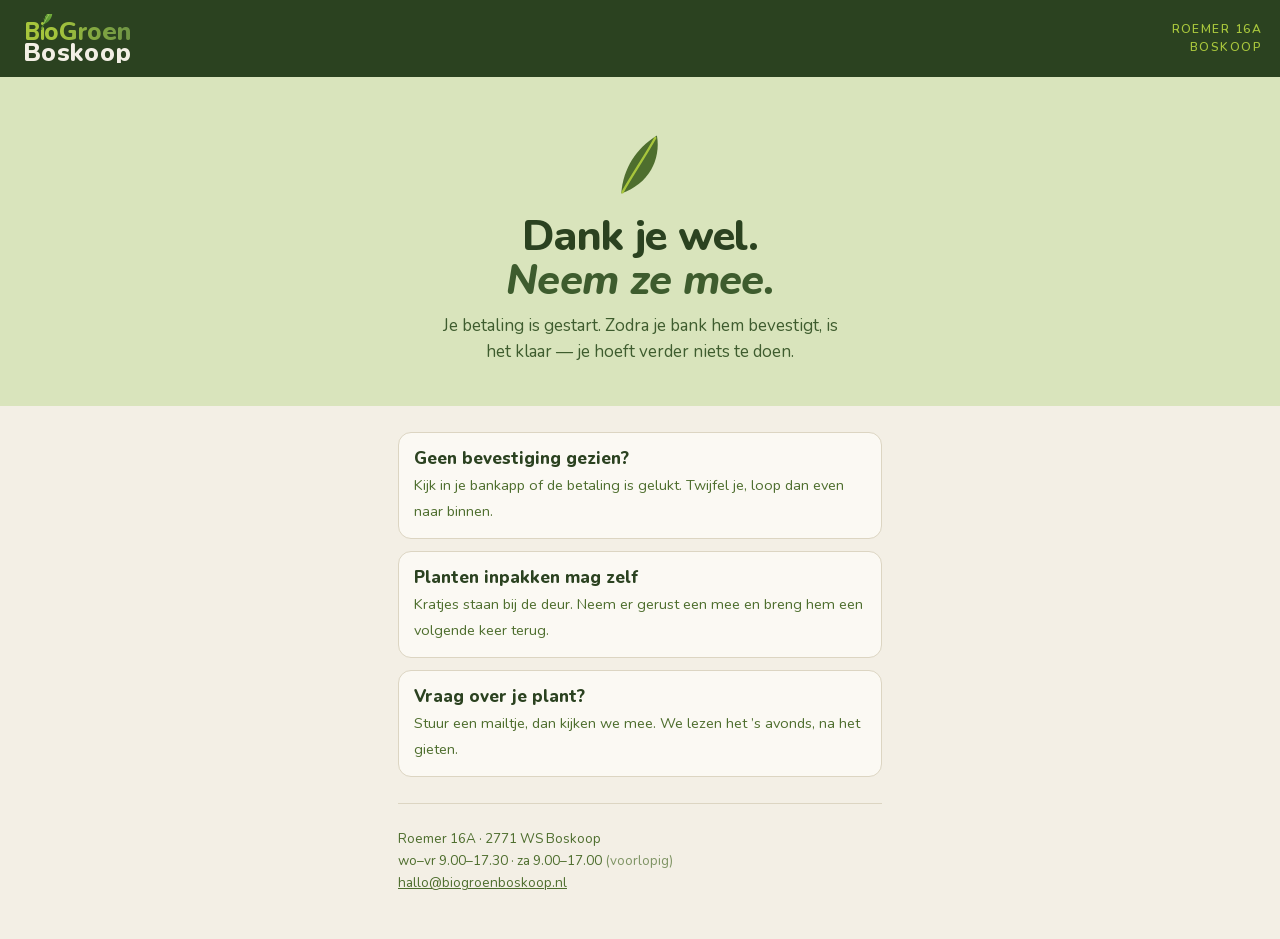
==== bedankt.html @ a90eba3d "Add the sidewalk-sign checkout page Static page for the nursery counter: the customer scans the QR o" ====
<!doctype html>
<html lang="nl">
<head>
<meta charset="utf-8">
<link rel="icon" href="data:image/svg+xml,%3Csvg xmlns='http://www.w3.org/2000/svg' viewBox='0 0 64 64'%3E%3Crect width='64' height='64' rx='14' fill='%232B4220'/%3E%3Cpath d='M18 46 C20 26 32 14 48 12 C50 30 38 44 18 46 Z' fill='%23A8C63C'/%3E%3Cpath d='M19 46 C26 38 36 26 46 15' stroke='%232B4220' stroke-width='3' fill='none' stroke-linecap='round'/%3E%3C/svg%3E">
<meta name="viewport" content="width=device-width,initial-scale=1,viewport-fit=cover">
<meta name="robots" content="noindex">
<title>Bedankt — BioGroen Boskoop</title>
<link rel="stylesheet" href="/bgb-fonts.css">
<style>

:root{--lime:#A8C63C;--pastel:#D9E4BC;--dark:#3E5C2E;--night:#2B4220;--moss:#4E6E2E;
  --cream:#F3EFE5;--line:#DCD5C2;--f:Nunito,system-ui,-apple-system,'Segoe UI',sans-serif}
*,*::before,*::after{box-sizing:border-box}
html{font-family:var(--f)}
body{margin:0;background:var(--cream);color:var(--night);font-weight:400;font-size:17px;line-height:1.55}
.kop{background:var(--night);padding:14px 18px;display:flex;align-items:center;justify-content:space-between;gap:14px}
.kop .bgb-logo__plaats{fill:var(--cream)}
.kop__merk{width:118px;display:block}
.kop__adres{color:var(--lime);text-align:right;margin:0;line-height:1.5;font-weight:600;
  letter-spacing:.12em;text-transform:uppercase;font-size:12px}
.vak{background:var(--pastel);padding:44px 18px 40px;text-align:center}
.wrap{max-width:520px;margin:0 auto;padding:0 18px 44px}
h1{font-weight:800;font-size:clamp(30px,8vw,42px);line-height:1.05;letter-spacing:-.015em;margin:18px 0 10px}
h1 em{font-style:italic;color:var(--dark)}
.lead{margin:0 auto;max-width:420px;color:var(--dark)}
.blad{width:76px;height:76px;display:block;margin:0 auto}
.stappen{list-style:none;margin:26px 0 0;padding:0;display:flex;flex-direction:column;gap:12px;text-align:left}
.stappen li{background:#FBF9F3;border:1.5px solid var(--line);border-radius:13px;padding:13px 15px}
.stappen b{display:block;font-weight:800;font-size:17px}
.stappen span{color:var(--moss);font-size:14.5px}
.voet{margin-top:26px;padding-top:18px;border-top:1px solid var(--line);font-size:14px;color:var(--moss)}
.voet p{margin:6px 0 0;line-height:1.65;font-size:13.5px;font-variant-numeric:tabular-nums}
a{color:inherit}
</style>
</head>
<body>
<header class="kop">
  <!-- LOGO:START -->
<svg class="kop__merk bgb-logo" xmlns="http://www.w3.org/2000/svg" viewBox="0 0 1040 430" role="img" aria-label="BioGroen Boskoop">
  <defs>
    <linearGradient id="bgbLime" x1="0" y1="0" x2="1" y2="0">
      <stop offset="0%" stop-color="#A8C63C"/><stop offset="34%" stop-color="#A3C33C"/>
      <stop offset="58%" stop-color="#87AC40"/><stop offset="100%" stop-color="#6E9444"/>
    </linearGradient>
    <linearGradient id="bgbLeaf" x1="0" y1="1" x2="1" y2="0">
      <stop offset="0%" stop-color="#4C862C"/><stop offset="55%" stop-color="#62A034"/>
      <stop offset="100%" stop-color="#8ABF45"/>
    </linearGradient>
  </defs>
  <g font-family="Nunito, system-ui, sans-serif" font-weight="800" text-anchor="middle">
    <text y="228" font-size="228" fill="url(#bgbLime)">
      <tspan x="120" textLength="140" lengthAdjust="spacingAndGlyphs">B</tspan><tspan x="219" textLength="42" lengthAdjust="spacingAndGlyphs">i</tspan><tspan x="296" textLength="132" lengthAdjust="spacingAndGlyphs">o</tspan><tspan x="446" textLength="162" lengthAdjust="spacingAndGlyphs">G</tspan><tspan x="576" textLength="88" lengthAdjust="spacingAndGlyphs">r</tspan><tspan x="676" textLength="132" lengthAdjust="spacingAndGlyphs">o</tspan><tspan x="806" textLength="128" lengthAdjust="spacingAndGlyphs">e</tspan><tspan x="936" textLength="130" lengthAdjust="spacingAndGlyphs">n</tspan>
    </text>
    <text class="bgb-logo__plaats" x="520" y="412" font-size="228" fill="#3E5C2E" textLength="948" lengthAdjust="spacingAndGlyphs">Boskoop</text>
  </g>
  <g transform="translate(225,92) rotate(-3) scale(1.34)">
    <path d="M0,0 C3,-42 25,-77 61,-99 C68,-58 48,-16 0,0 Z" fill="url(#bgbLeaf)"/>
    <path d="M2,-5 C18,-33 39,-63 58,-95" stroke="#BEDD72" stroke-width="4" fill="none" stroke-linecap="round" opacity=".9"/>
    <g stroke="#BEDD72" stroke-width="2.8" fill="none" stroke-linecap="round" opacity=".75">
      <path d="M12,-23 C10,-29 8,-32 4,-35"/><path d="M23,-42 C21,-48 18,-51 14,-54"/>
      <path d="M34,-60 C32,-66 29,-69 25,-72"/><path d="M45,-77 C44,-82 41,-85 38,-88"/>
    </g>
    <path d="M1,1 C-8,9 -13,19 -14,32" stroke="#4C862C" stroke-width="7" fill="none" stroke-linecap="round"/>
  </g>
</svg>

  <!-- LOGO:END -->
  <p class="kop__adres">Roemer 16A<br>Boskoop</p>
</header>

<div class="vak">
  <svg class="blad" viewBox="0 -120 80 130" role="img" aria-label="Blaadje">
    <path d="M0,0 C3,-42 25,-77 61,-99 C68,-58 47,-16 0,0 Z" fill="#4E6E2E" transform="translate(8,4)"/>
    <path d="M10,2 C26,-27 47,-57 66,-91" stroke="#A8C63C" stroke-width="4" fill="none" stroke-linecap="round"/>
  </svg>
  <h1>Dank je wel.<br><em>Neem ze mee.</em></h1>
  <p class="lead">Je betaling is gestart. Zodra je bank hem bevestigt, is het klaar &mdash;
    je hoeft verder niets te doen.</p>
</div>

<main class="wrap">
  <ul class="stappen">
    <li><b>Geen bevestiging gezien?</b>
      <span>Kijk in je bankapp of de betaling is gelukt. Twijfel je, loop dan even naar binnen.</span></li>
    <li><b>Planten inpakken mag zelf</b>
      <span>Kratjes staan bij de deur. Neem er gerust een mee en breng hem een volgende keer terug.</span></li>
    <li><b>Vraag over je plant?</b>
      <span>Stuur een mailtje, dan kijken we mee. We lezen het &rsquo;s avonds, na het gieten.</span></li>
  </ul>

  <div class="voet">
    <!-- TE BEVESTIGEN: openingstijden -->
    <p>Roemer 16A &middot; 2771 WS Boskoop<br>
      wo&ndash;vr 9.00&ndash;17.30 &middot; za 9.00&ndash;17.00 <span style="opacity:.7">(voorlopig)</span><br>
      <a href="mailto:hallo@biogroenboskoop.nl">hallo@biogroenboskoop.nl</a></p>
  </div>
</main>
</body>
</html>
---- bgb-fonts.css ----
/* BioGroen Boskoop — fontpakket (SIL Open Font License 1.1)
   Nunito © The Nunito Project Authors. Latin-subset, base64 ingesloten.
   Eén familie, conform de merkgids. */
@font-face{font-family:'Nunito';font-style:italic;font-weight:400;font-display:block;src:url([data-uri]) format('woff2')}
@font-face{font-family:'Nunito';font-style:italic;font-weight:800;font-display:block;src:url([data-uri]) format('woff2')}
@font-face{font-family:'Nunito';font-style:normal;font-weight:400;font-display:block;src:url([data-uri]) format('woff2')}
@font-face{font-family:'Nunito';font-style:normal;font-weight:600;font-display:block;src:url([data-uri]) format('woff2')}
@font-face{font-family:'Nunito';font-style:normal;font-weight:800;font-display:block;src:url([data-uri]) format('woff2')}
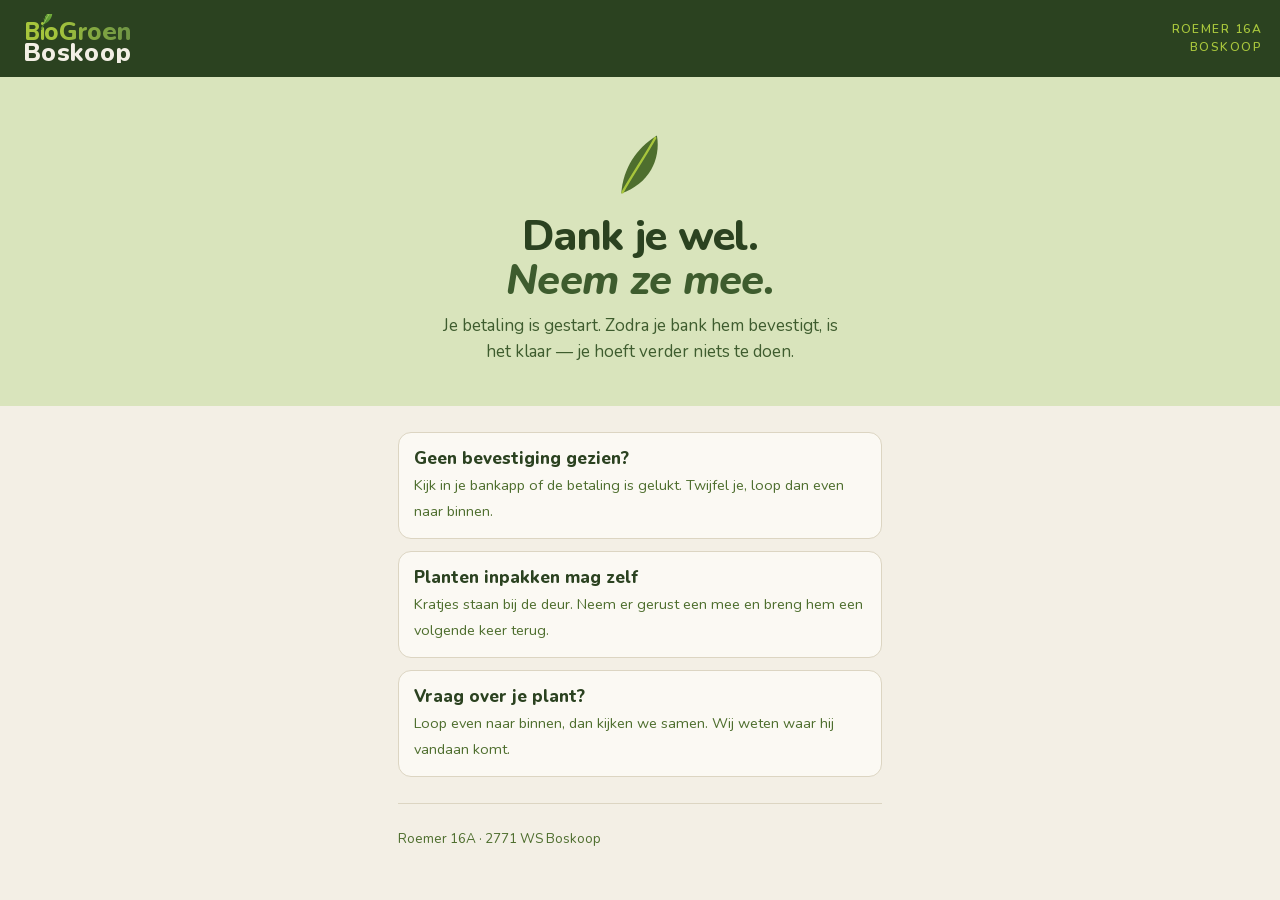
==== commit e63d3fde: "Strip the footer down to the address Removed the opening hours, the e-mail address, and the line abo" ====
--- a/bedankt.html
+++ b/bedankt.html
@@ -86,14 +86,11 @@
     <li><b>Planten inpakken mag zelf</b>
       <span>Kratjes staan bij de deur. Neem er gerust een mee en breng hem een volgende keer terug.</span></li>
     <li><b>Vraag over je plant?</b>
-      <span>Stuur een mailtje, dan kijken we mee. We lezen het &rsquo;s avonds, na het gieten.</span></li>
+      <span>Loop even naar binnen, dan kijken we samen. Wij weten waar hij vandaan komt.</span></li>
   </ul>
 
   <div class="voet">
-    <!-- TE BEVESTIGEN: openingstijden -->
-    <p>Roemer 16A &middot; 2771 WS Boskoop<br>
-      wo&ndash;vr 9.00&ndash;17.30 &middot; za 9.00&ndash;17.00 <span style="opacity:.7">(voorlopig)</span><br>
-      <a href="mailto:hallo@biogroenboskoop.nl">hallo@biogroenboskoop.nl</a></p>
+    <p>Roemer 16A &middot; 2771 WS Boskoop</p>
   </div>
 </main>
 </body>
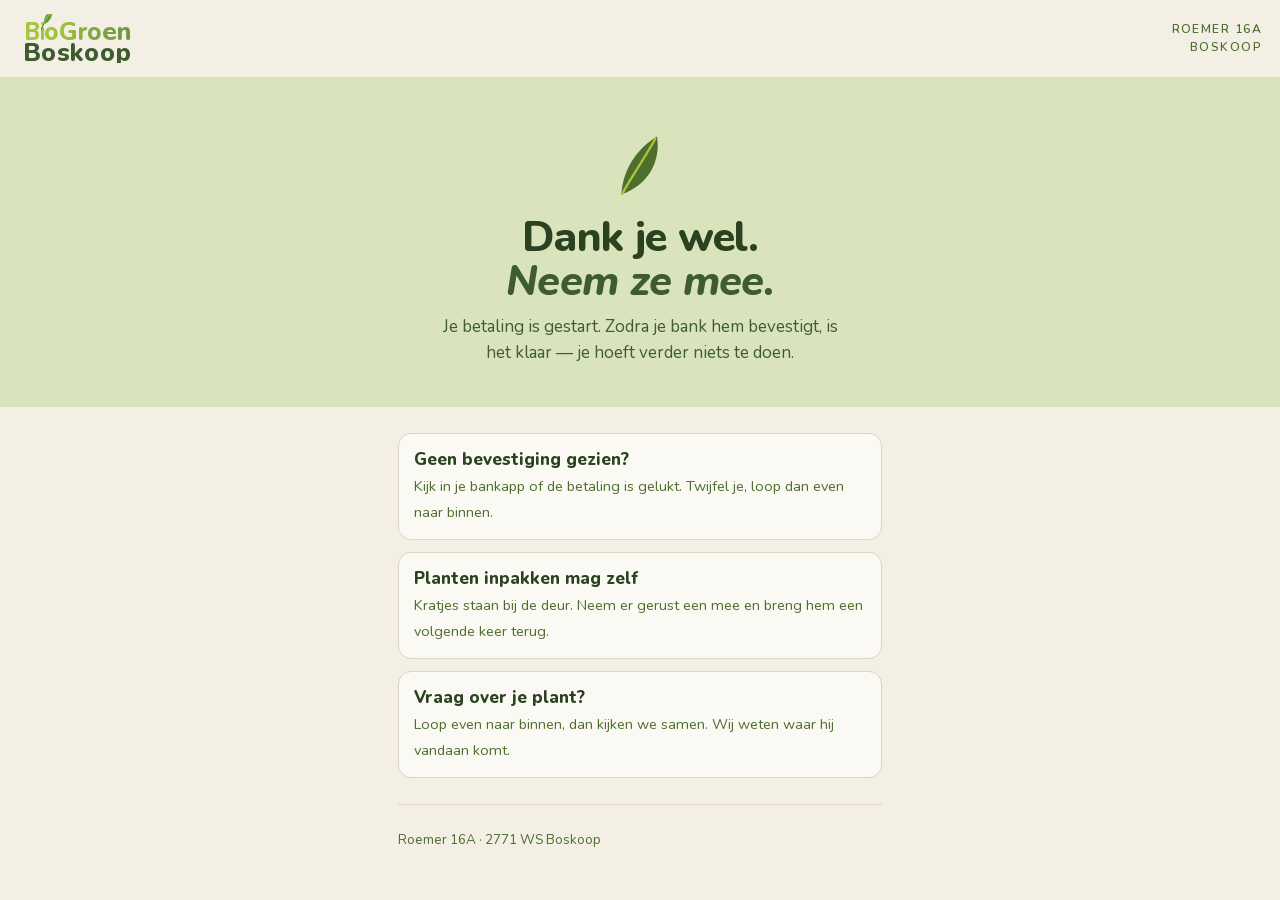
==== commit e975bebc: "Put the header on cream so the real logo can go in The logo has "Boskoop" in deep green, which would" ====
--- a/bedankt.html
+++ b/bedankt.html
@@ -14,10 +14,9 @@
 *,*::before,*::after{box-sizing:border-box}
 html{font-family:var(--f)}
 body{margin:0;background:var(--cream);color:var(--night);font-weight:400;font-size:17px;line-height:1.55}
-.kop{background:var(--night);padding:14px 18px;display:flex;align-items:center;justify-content:space-between;gap:14px}
-.kop .bgb-logo__plaats{fill:var(--cream)}
+.kop{background:var(--cream);border-bottom:1.5px solid var(--line);padding:14px 18px;display:flex;align-items:center;justify-content:space-between;gap:14px}
 .kop__merk{width:118px;display:block}
-.kop__adres{color:var(--lime);text-align:right;margin:0;line-height:1.5;font-weight:600;
+.kop__adres{color:var(--moss);text-align:right;margin:0;line-height:1.5;font-weight:600;
   letter-spacing:.12em;text-transform:uppercase;font-size:12px}
 .vak{background:var(--pastel);padding:44px 18px 40px;text-align:center}
 .wrap{max-width:520px;margin:0 auto;padding:0 18px 44px}
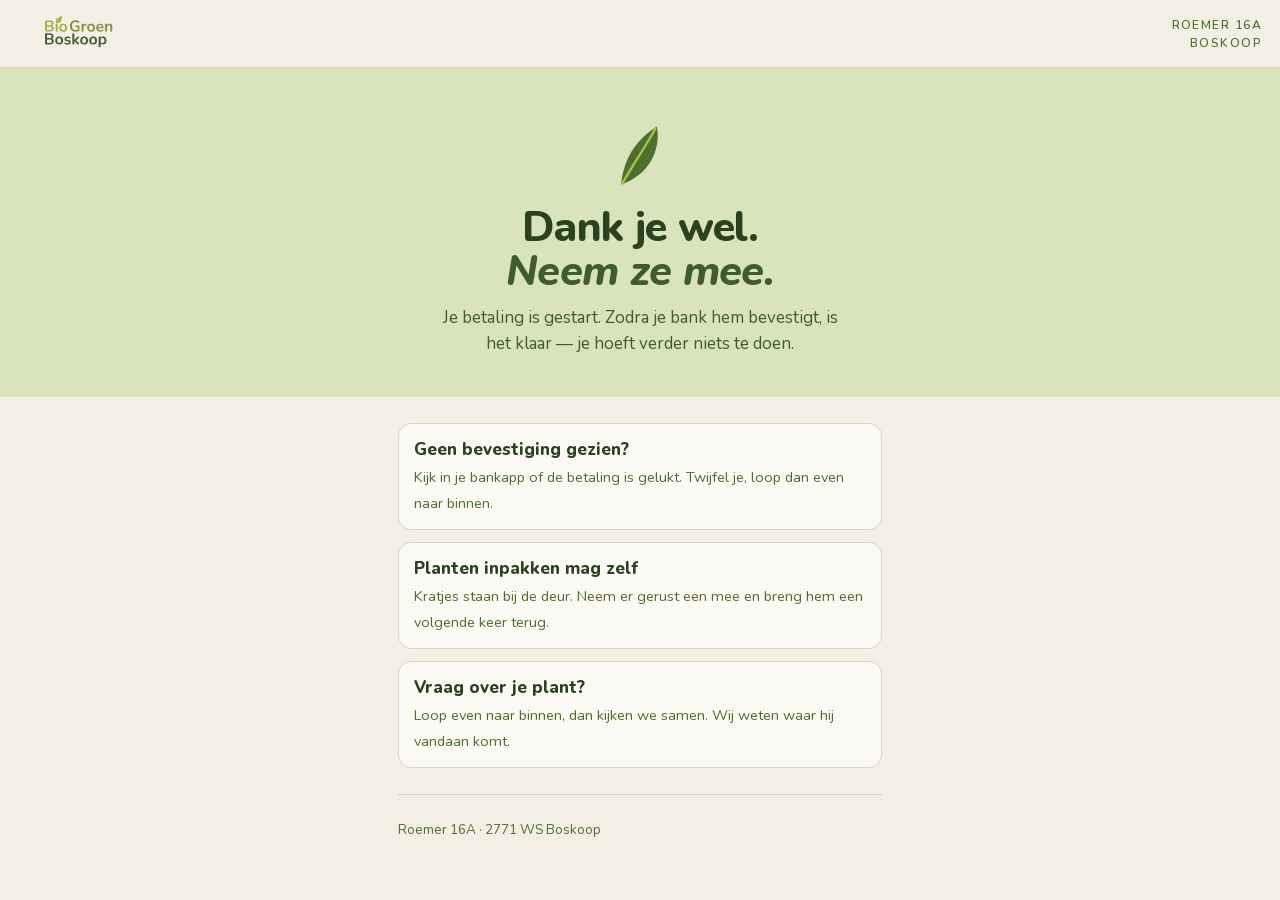
==== commit 894d23cc: "Put the real logo in and drop the reconstruction The traced wordmark is gone; the supplied vector fi" ====
--- a/bedankt.html
+++ b/bedankt.html
@@ -15,6 +15,7 @@
 html{font-family:var(--f)}
 body{margin:0;background:var(--cream);color:var(--night);font-weight:400;font-size:17px;line-height:1.55}
 .kop{background:var(--cream);border-bottom:1.5px solid var(--line);padding:14px 18px;display:flex;align-items:center;justify-content:space-between;gap:14px}
+.bgb-logo__knock{fill:var(--cream)}
 .kop__merk{width:118px;display:block}
 .kop__adres{color:var(--moss);text-align:right;margin:0;line-height:1.5;font-weight:600;
   letter-spacing:.12em;text-transform:uppercase;font-size:12px}
@@ -35,36 +36,7 @@
 </head>
 <body>
 <header class="kop">
-  <!-- LOGO:START -->
-<svg class="kop__merk bgb-logo" xmlns="http://www.w3.org/2000/svg" viewBox="0 0 1040 430" role="img" aria-label="BioGroen Boskoop">
-  <defs>
-    <linearGradient id="bgbLime" x1="0" y1="0" x2="1" y2="0">
-      <stop offset="0%" stop-color="#A8C63C"/><stop offset="34%" stop-color="#A3C33C"/>
-      <stop offset="58%" stop-color="#87AC40"/><stop offset="100%" stop-color="#6E9444"/>
-    </linearGradient>
-    <linearGradient id="bgbLeaf" x1="0" y1="1" x2="1" y2="0">
-      <stop offset="0%" stop-color="#4C862C"/><stop offset="55%" stop-color="#62A034"/>
-      <stop offset="100%" stop-color="#8ABF45"/>
-    </linearGradient>
-  </defs>
-  <g font-family="Nunito, system-ui, sans-serif" font-weight="800" text-anchor="middle">
-    <text y="228" font-size="228" fill="url(#bgbLime)">
-      <tspan x="120" textLength="140" lengthAdjust="spacingAndGlyphs">B</tspan><tspan x="219" textLength="42" lengthAdjust="spacingAndGlyphs">i</tspan><tspan x="296" textLength="132" lengthAdjust="spacingAndGlyphs">o</tspan><tspan x="446" textLength="162" lengthAdjust="spacingAndGlyphs">G</tspan><tspan x="576" textLength="88" lengthAdjust="spacingAndGlyphs">r</tspan><tspan x="676" textLength="132" lengthAdjust="spacingAndGlyphs">o</tspan><tspan x="806" textLength="128" lengthAdjust="spacingAndGlyphs">e</tspan><tspan x="936" textLength="130" lengthAdjust="spacingAndGlyphs">n</tspan>
-    </text>
-    <text class="bgb-logo__plaats" x="520" y="412" font-size="228" fill="#3E5C2E" textLength="948" lengthAdjust="spacingAndGlyphs">Boskoop</text>
-  </g>
-  <g transform="translate(225,92) rotate(-3) scale(1.34)">
-    <path d="M0,0 C3,-42 25,-77 61,-99 C68,-58 48,-16 0,0 Z" fill="url(#bgbLeaf)"/>
-    <path d="M2,-5 C18,-33 39,-63 58,-95" stroke="#BEDD72" stroke-width="4" fill="none" stroke-linecap="round" opacity=".9"/>
-    <g stroke="#BEDD72" stroke-width="2.8" fill="none" stroke-linecap="round" opacity=".75">
-      <path d="M12,-23 C10,-29 8,-32 4,-35"/><path d="M23,-42 C21,-48 18,-51 14,-54"/>
-      <path d="M34,-60 C32,-66 29,-69 25,-72"/><path d="M45,-77 C44,-82 41,-85 38,-88"/>
-    </g>
-    <path d="M1,1 C-8,9 -13,19 -14,32" stroke="#4C862C" stroke-width="7" fill="none" stroke-linecap="round"/>
-  </g>
-</svg>
-
-  <!-- LOGO:END -->
+  <!-- LOGO:START --><svg class="kop__merk bgb-logo" role="img" aria-label="BioGroen Boskoop" xmlns="http://www.w3.org/2000/svg" xmlns:xlink="http://www.w3.org/1999/xlink" viewBox="0 0 4251.75 1417.5" preserveAspectRatio="xMidYMid meet"><defs><g/><clipPath id="a26000ff5c"><path d="M 0.62 0 L 4250.88 0 L 4250.88 1417 L 0.62 1417 Z M 0.62 0 " clip-rule="nonzero"/></clipPath><clipPath id="8870ce7c89"><path d="M 0.62 0 L 4250.66 0 L 4250.66 1416.93 L 0.62 1416.93 Z M 0.62 0 " clip-rule="nonzero"/></clipPath><clipPath id="c2f44dbb6f"><path d="M 1336.42 217.93 L 1446.06 217.93 L 1446.06 327.57 L 1336.42 327.57 Z M 1336.42 217.93 " clip-rule="nonzero"/></clipPath><clipPath id="900d8e21f1"><path d="M 1391.24 217.93 C 1360.96 217.93 1336.42 242.48 1336.42 272.75 C 1336.42 303.03 1360.96 327.57 1391.24 327.57 C 1421.52 327.57 1446.06 303.03 1446.06 272.75 C 1446.06 242.48 1421.52 217.93 1391.24 217.93 Z M 1391.24 217.93 " clip-rule="nonzero"/></clipPath><clipPath id="1ef32eebeb"><path d="M 0.42 0.93 L 110.06 0.93 L 110.06 110.57 L 0.42 110.57 Z M 0.42 0.93 " clip-rule="nonzero"/></clipPath><clipPath id="9193e48dbc"><path d="M 55.24 0.93 C 24.96 0.93 0.42 25.48 0.42 55.75 C 0.42 86.03 24.96 110.57 55.24 110.57 C 85.52 110.57 110.06 86.03 110.06 55.75 C 110.06 25.48 85.52 0.93 55.24 0.93 Z M 55.24 0.93 " clip-rule="nonzero"/></clipPath><clipPath id="658c594928"><rect x="0" width="111" y="0" height="111"/></clipPath><clipPath id="f12c47533d"><path d="M 1355.5 36.55 L 1584 36.55 L 1584 386.66 L 1355.5 386.66 Z M 1355.5 36.55 " clip-rule="nonzero"/></clipPath><clipPath id="6692439321"><rect x="0" width="4251" y="0" height="1417"/></clipPath></defs><g clip-path="url(#a26000ff5c)"><g transform="matrix(1, 0, 0, 1, 0, 0)"><g clip-path="url(#6692439321)"><g clip-path="url(#8870ce7c89)"></g><g fill="#a2b143" fill-opacity="1"><g transform="translate(932.06, 633.21)"><g><path d="M 81.92 0 C 69.49 0 59.98 -3.3 53.39 -9.89 C 46.8 -16.48 43.5 -25.99 43.5 -38.42 L 43.5 -359.91 C 43.5 -372.33 46.8 -381.84 53.39 -388.44 C 59.98 -395.03 69.49 -398.33 81.92 -398.33 L 217.53 -398.33 C 245.39 -398.33 269.12 -394.18 288.7 -385.89 C 308.3 -377.61 323.27 -365.74 333.62 -350.3 C 343.99 -334.86 349.17 -316.41 349.17 -294.94 C 349.17 -270.82 342.2 -250.48 328.27 -233.91 C 314.33 -217.33 295.3 -206.22 271.2 -200.58 L 271.2 -209.05 C 299.08 -204.9 320.73 -194.35 336.17 -177.41 C 351.62 -160.46 359.34 -138.43 359.34 -111.31 C 359.34 -75.89 347.38 -48.49 323.45 -29.09 C 299.54 -9.7 266.3 0 223.73 0 Z M 113 -54.81 L 214.7 -54.81 C 240.32 -54.81 259.15 -59.8 271.2 -69.78 C 283.25 -79.76 289.28 -94.73 289.28 -114.69 C 289.28 -135.03 283.25 -150.1 271.2 -159.89 C 259.15 -169.68 240.32 -174.58 214.7 -174.58 L 113 -174.58 Z M 113 -229.39 L 205.09 -229.39 C 229.96 -229.39 248.51 -234.19 260.75 -243.8 C 272.99 -253.4 279.11 -267.62 279.11 -286.45 C 279.11 -305.29 272.99 -319.5 260.75 -329.11 C 248.51 -338.71 229.96 -343.52 205.09 -343.52 L 113 -343.52 Z M 113 -229.39 "/></g></g></g><g fill="#a2b143" fill-opacity="1"><g transform="translate(1320.77, 633.21)"><g><path d="M 71.75 3.95 C 60.46 3.95 51.8 0.56 45.77 -6.22 C 39.73 -13 36.72 -22.41 36.72 -34.47 L 36.72 -241.81 C 36.72 -254.25 39.73 -263.76 45.77 -270.34 C 51.8 -276.94 60.46 -280.23 71.75 -280.23 C 83.05 -280.23 91.8 -276.94 98.02 -270.34 C 104.23 -263.76 107.34 -254.25 107.34 -241.81 L 107.34 -34.47 C 107.34 -22.41 104.33 -13 98.3 -6.22 C 92.27 0.56 83.43 3.95 71.75 3.95 Z M 71.75 -332.78 C 58.57 -332.78 48.3 -336.08 40.95 -342.67 C 33.61 -349.27 29.94 -358.4 29.94 -370.08 C 29.94 -382.13 33.61 -391.35 40.95 -397.75 C 48.3 -404.16 58.57 -407.36 71.75 -407.36 C 85.31 -407.36 95.67 -404.16 102.83 -397.75 C 109.98 -391.35 113.56 -382.13 113.56 -370.08 C 113.56 -358.4 109.98 -349.27 102.83 -342.67 C 95.67 -336.08 85.31 -332.78 71.75 -332.78 Z M 71.75 -332.78 "/></g></g></g><g fill="#a2b143" fill-opacity="1"><g transform="translate(1464.84, 633.21)"><g><path d="M 162.72 5.66 C 134.09 5.66 109.23 -0.18 88.14 -11.86 C 67.05 -23.54 50.66 -40.2 38.98 -61.86 C 27.3 -83.52 21.47 -109.05 21.47 -138.42 C 21.47 -160.65 24.77 -180.52 31.36 -198.03 C 37.95 -215.55 47.46 -230.62 59.89 -243.23 C 72.32 -255.85 87.19 -265.45 104.52 -272.05 C 121.85 -278.64 141.25 -281.94 162.72 -281.94 C 191.34 -281.94 216.2 -276.1 237.3 -264.42 C 258.39 -252.74 274.77 -236.17 286.45 -214.7 C 298.13 -193.23 303.97 -167.8 303.97 -138.42 C 303.97 -116.2 300.67 -96.24 294.08 -78.53 C 287.48 -60.83 277.97 -45.67 265.55 -33.05 C 253.12 -20.43 238.24 -10.83 220.91 -4.23 C 203.58 2.36 184.19 5.66 162.72 5.66 Z M 162.72 -48.03 C 176.66 -48.03 188.89 -51.41 199.44 -58.19 C 209.99 -64.97 218.18 -75.05 224.02 -88.42 C 229.86 -101.8 232.78 -118.46 232.78 -138.42 C 232.78 -168.55 226.38 -191.06 213.56 -205.94 C 200.76 -220.82 183.81 -228.27 162.72 -228.27 C 148.78 -228.27 136.54 -224.97 125.98 -218.38 C 115.44 -211.78 107.25 -201.8 101.41 -188.42 C 95.57 -175.05 92.66 -158.39 92.66 -138.42 C 92.66 -108.67 99.05 -86.16 111.86 -70.91 C 124.67 -55.66 141.62 -48.03 162.72 -48.03 Z M 162.72 -48.03 "/></g></g></g><g clip-path="url(#c2f44dbb6f)"><g clip-path="url(#900d8e21f1)"><g transform="matrix(1, 0, 0, 1, 1336, 217)"><g clip-path="url(#658c594928)"><g clip-path="url(#1ef32eebeb)"><g clip-path="url(#9193e48dbc)"><path class="bgb-logo__knock" fill="#ffffff" d="M 0.42 0.93 L 110.06 0.93 L 110.06 110.57 L 0.42 110.57 Z M 0.42 0.93 " fill-opacity="1" fill-rule="nonzero"/></g></g></g></g></g></g><g fill="#455c33" fill-opacity="1"><g transform="translate(932.06, 1095.63)"><g><path d="M 81.92 0 C 69.49 0 59.98 -3.3 53.39 -9.89 C 46.8 -16.48 43.5 -25.99 43.5 -38.42 L 43.5 -359.91 C 43.5 -372.33 46.8 -381.84 53.39 -388.44 C 59.98 -395.03 69.49 -398.33 81.92 -398.33 L 217.53 -398.33 C 245.39 -398.33 269.12 -394.18 288.7 -385.89 C 308.3 -377.61 323.27 -365.74 333.62 -350.3 C 343.99 -334.86 349.17 -316.41 349.17 -294.94 C 349.17 -270.82 342.2 -250.48 328.27 -233.91 C 314.33 -217.33 295.3 -206.22 271.2 -200.58 L 271.2 -209.05 C 299.08 -204.9 320.73 -194.35 336.17 -177.41 C 351.62 -160.46 359.34 -138.43 359.34 -111.31 C 359.34 -75.89 347.38 -48.49 323.45 -29.09 C 299.54 -9.7 266.3 0 223.73 0 Z M 113 -54.81 L 214.7 -54.81 C 240.32 -54.81 259.15 -59.8 271.2 -69.78 C 283.25 -79.76 289.28 -94.73 289.28 -114.69 C 289.28 -135.03 283.25 -150.1 271.2 -159.89 C 259.15 -169.68 240.32 -174.58 214.7 -174.58 L 113 -174.58 Z M 113 -229.39 L 205.09 -229.39 C 229.96 -229.39 248.51 -234.19 260.75 -243.8 C 272.99 -253.4 279.11 -267.62 279.11 -286.45 C 279.11 -305.29 272.99 -319.5 260.75 -329.11 C 248.51 -338.71 229.96 -343.52 205.09 -343.52 L 113 -343.52 Z M 113 -229.39 "/></g></g></g><g fill="#455c33" fill-opacity="1"><g transform="translate(1320.77, 1095.63)"><g><path d="M 162.72 5.66 C 134.09 5.66 109.23 -0.18 88.14 -11.86 C 67.05 -23.54 50.66 -40.2 38.98 -61.86 C 27.3 -83.52 21.47 -109.05 21.47 -138.42 C 21.47 -160.65 24.77 -180.52 31.36 -198.03 C 37.95 -215.55 47.46 -230.62 59.89 -243.23 C 72.32 -255.85 87.19 -265.45 104.52 -272.05 C 121.85 -278.64 141.25 -281.94 162.72 -281.94 C 191.34 -281.94 216.2 -276.1 237.3 -264.42 C 258.39 -252.74 274.77 -236.17 286.45 -214.7 C 298.13 -193.23 303.97 -167.8 303.97 -138.42 C 303.97 -116.2 300.67 -96.24 294.08 -78.53 C 287.48 -60.83 277.97 -45.67 265.55 -33.05 C 253.12 -20.43 238.24 -10.83 220.91 -4.23 C 203.58 2.36 184.19 5.66 162.72 5.66 Z M 162.72 -48.03 C 176.66 -48.03 188.89 -51.41 199.44 -58.19 C 209.99 -64.97 218.18 -75.05 224.02 -88.42 C 229.86 -101.8 232.78 -118.46 232.78 -138.42 C 232.78 -168.55 226.38 -191.06 213.56 -205.94 C 200.76 -220.82 183.81 -228.27 162.72 -228.27 C 148.78 -228.27 136.54 -224.97 125.98 -218.38 C 115.44 -211.78 107.25 -201.8 101.41 -188.42 C 95.57 -175.05 92.66 -158.39 92.66 -138.42 C 92.66 -108.67 99.05 -86.16 111.86 -70.91 C 124.67 -55.66 141.62 -48.03 162.72 -48.03 Z M 162.72 -48.03 "/></g></g></g><g fill="#455c33" fill-opacity="1"><g transform="translate(1646.21, 1095.63)"><g><path d="M 137.86 5.66 C 121.66 5.66 104.52 3.96 86.44 0.56 C 68.36 -2.82 52.17 -8.66 37.86 -16.95 C 31.83 -20.71 27.59 -25.13 25.14 -30.22 C 22.69 -35.31 21.75 -40.4 22.31 -45.48 C 22.88 -50.57 24.77 -54.99 27.97 -58.75 C 31.16 -62.52 35.3 -64.97 40.39 -66.09 C 45.48 -67.23 51.04 -66.29 57.06 -63.28 C 72.13 -56.12 86.26 -51.13 99.44 -48.3 C 112.62 -45.47 125.62 -44.06 138.42 -44.06 C 156.5 -44.06 169.97 -47.17 178.81 -53.39 C 187.66 -59.61 192.09 -67.8 192.09 -77.97 C 192.09 -86.63 189.17 -93.32 183.33 -98.03 C 177.49 -102.74 168.74 -106.22 157.06 -108.48 L 100.56 -119.22 C 77.22 -123.74 59.42 -132.3 47.17 -144.92 C 34.93 -157.54 28.81 -173.83 28.81 -193.8 C 28.81 -211.88 33.8 -227.51 43.78 -240.69 C 53.77 -253.88 67.61 -264.05 85.31 -271.2 C 103.02 -278.36 123.36 -281.94 146.33 -281.94 C 162.9 -281.94 178.44 -280.14 192.94 -276.56 C 207.45 -272.99 221.48 -267.44 235.05 -259.91 C 240.69 -256.88 244.55 -252.93 246.62 -248.03 C 248.7 -243.13 249.16 -238.14 248.03 -233.06 C 246.91 -227.98 244.64 -223.46 241.25 -219.5 C 237.86 -215.54 233.63 -213.09 228.55 -212.16 C 223.46 -211.22 217.72 -212.25 211.31 -215.27 C 199.63 -221.3 188.43 -225.63 177.69 -228.27 C 166.96 -230.9 156.7 -232.22 146.91 -232.22 C 128.45 -232.22 114.79 -229.02 105.94 -222.61 C 97.08 -216.2 92.66 -207.73 92.66 -197.19 C 92.66 -189.27 95.29 -182.68 100.56 -177.41 C 105.84 -172.13 113.94 -168.55 124.86 -166.67 L 181.36 -155.94 C 205.85 -151.41 224.4 -143.13 237.02 -131.08 C 249.63 -119.02 255.94 -102.83 255.94 -82.48 C 255.94 -54.99 245.2 -33.43 223.73 -17.8 C 202.27 -2.16 173.64 5.66 137.86 5.66 Z M 137.86 5.66 "/></g></g></g><g fill="#455c33" fill-opacity="1"><g transform="translate(1921.92, 1095.63)"><g><path d="M 71.75 4.52 C 60.46 4.52 51.8 1.41 45.77 -4.8 C 39.73 -11.02 36.72 -19.96 36.72 -31.64 L 36.72 -367.25 C 36.72 -378.93 39.73 -387.77 45.77 -393.8 C 51.8 -399.83 60.46 -402.84 71.75 -402.84 C 83.05 -402.84 91.8 -399.83 98.02 -393.8 C 104.23 -387.77 107.34 -378.93 107.34 -367.25 L 107.34 -158.77 L 108.48 -158.77 L 201.7 -257.08 C 209.23 -264.61 215.82 -270.45 221.47 -274.59 C 227.12 -278.74 234.85 -280.81 244.64 -280.81 C 254.43 -280.81 261.87 -278.27 266.95 -273.17 C 272.05 -268.09 274.59 -261.97 274.59 -254.81 C 274.59 -247.66 271.2 -240.5 264.42 -233.34 L 166.11 -129.39 L 166.11 -158.77 L 274.03 -42.38 C 280.8 -35.22 283.91 -27.97 283.34 -20.62 C 282.78 -13.28 279.67 -7.25 274.02 -2.55 C 268.37 2.16 261.22 4.52 252.56 4.52 C 242.01 4.52 233.62 2.45 227.41 -1.69 C 221.2 -5.83 214.33 -12.05 206.8 -20.34 L 108.48 -123.17 L 107.34 -123.17 L 107.34 -31.64 C 107.34 -7.54 95.48 4.52 71.75 4.52 Z M 71.75 4.52 "/></g></g></g><g fill="#455c33" fill-opacity="1"><g transform="translate(2219.11, 1095.63)"><g><path d="M 162.72 5.66 C 134.09 5.66 109.23 -0.18 88.14 -11.86 C 67.05 -23.54 50.66 -40.2 38.98 -61.86 C 27.3 -83.52 21.47 -109.05 21.47 -138.42 C 21.47 -160.65 24.77 -180.52 31.36 -198.03 C 37.95 -215.55 47.46 -230.62 59.89 -243.23 C 72.32 -255.85 87.19 -265.45 104.52 -272.05 C 121.85 -278.64 141.25 -281.94 162.72 -281.94 C 191.34 -281.94 216.2 -276.1 237.3 -264.42 C 258.39 -252.74 274.77 -236.17 286.45 -214.7 C 298.13 -193.23 303.97 -167.8 303.97 -138.42 C 303.97 -116.2 300.67 -96.24 294.08 -78.53 C 287.48 -60.83 277.97 -45.67 265.55 -33.05 C 253.12 -20.43 238.24 -10.83 220.91 -4.23 C 203.58 2.36 184.19 5.66 162.72 5.66 Z M 162.72 -48.03 C 176.66 -48.03 188.89 -51.41 199.44 -58.19 C 209.99 -64.97 218.18 -75.05 224.02 -88.42 C 229.86 -101.8 232.78 -118.46 232.78 -138.42 C 232.78 -168.55 226.38 -191.06 213.56 -205.94 C 200.76 -220.82 183.81 -228.27 162.72 -228.27 C 148.78 -228.27 136.54 -224.97 125.98 -218.38 C 115.44 -211.78 107.25 -201.8 101.41 -188.42 C 95.57 -175.05 92.66 -158.39 92.66 -138.42 C 92.66 -108.67 99.05 -86.16 111.86 -70.91 C 124.67 -55.66 141.62 -48.03 162.72 -48.03 Z M 162.72 -48.03 "/></g></g></g><g fill="#455c33" fill-opacity="1"><g transform="translate(2544.55, 1095.63)"><g><path d="M 162.72 5.66 C 134.09 5.66 109.23 -0.18 88.14 -11.86 C 67.05 -23.54 50.66 -40.2 38.98 -61.86 C 27.3 -83.52 21.47 -109.05 21.47 -138.42 C 21.47 -160.65 24.77 -180.52 31.36 -198.03 C 37.95 -215.55 47.46 -230.62 59.89 -243.23 C 72.32 -255.85 87.19 -265.45 104.52 -272.05 C 121.85 -278.64 141.25 -281.94 162.72 -281.94 C 191.34 -281.94 216.2 -276.1 237.3 -264.42 C 258.39 -252.74 274.77 -236.17 286.45 -214.7 C 298.13 -193.23 303.97 -167.8 303.97 -138.42 C 303.97 -116.2 300.67 -96.24 294.08 -78.53 C 287.48 -60.83 277.97 -45.67 265.55 -33.05 C 253.12 -20.43 238.24 -10.83 220.91 -4.23 C 203.58 2.36 184.19 5.66 162.72 5.66 Z M 162.72 -48.03 C 176.66 -48.03 188.89 -51.41 199.44 -58.19 C 209.99 -64.97 218.18 -75.05 224.02 -88.42 C 229.86 -101.8 232.78 -118.46 232.78 -138.42 C 232.78 -168.55 226.38 -191.06 213.56 -205.94 C 200.76 -220.82 183.81 -228.27 162.72 -228.27 C 148.78 -228.27 136.54 -224.97 125.98 -218.38 C 115.44 -211.78 107.25 -201.8 101.41 -188.42 C 95.57 -175.05 92.66 -158.39 92.66 -138.42 C 92.66 -108.67 99.05 -86.16 111.86 -70.91 C 124.67 -55.66 141.62 -48.03 162.72 -48.03 Z M 162.72 -48.03 "/></g></g></g><g fill="#455c33" fill-opacity="1"><g transform="translate(2869.98, 1095.63)"><g><path d="M 71.75 106.22 C 60.46 106.22 51.8 103.2 45.77 97.17 C 39.73 91.15 36.72 82.3 36.72 70.62 L 36.72 -245.2 C 36.72 -256.88 39.73 -265.73 45.77 -271.77 C 51.8 -277.8 60.27 -280.81 71.19 -280.81 C 82.49 -280.81 91.15 -277.8 97.17 -271.77 C 103.2 -265.73 106.22 -256.88 106.22 -245.2 L 106.22 -201.14 L 100 -218.09 C 105.66 -237.3 117.24 -252.74 134.75 -264.42 C 152.27 -276.1 172.71 -281.94 196.06 -281.94 C 220.16 -281.94 241.35 -276.1 259.61 -264.42 C 277.88 -252.74 292.1 -236.27 302.27 -214.98 C 312.44 -193.7 317.53 -168.18 317.53 -138.42 C 317.53 -109.05 312.44 -83.52 302.27 -61.86 C 292.1 -40.2 277.97 -23.54 259.89 -11.86 C 241.82 -0.18 220.54 5.66 196.06 5.66 C 173.08 5.66 152.93 -0.09 135.59 -11.58 C 118.27 -23.07 106.59 -38.04 100.56 -56.5 L 107.34 -56.5 L 107.34 70.62 C 107.34 82.3 104.23 91.15 98.02 97.17 C 91.8 103.2 83.05 106.22 71.75 106.22 Z M 176.28 -48.03 C 190.22 -48.03 202.46 -51.41 213 -58.19 C 223.55 -64.97 231.74 -75.05 237.58 -88.42 C 243.42 -101.8 246.34 -118.46 246.34 -138.42 C 246.34 -168.55 239.94 -191.06 227.12 -205.94 C 214.32 -220.82 197.38 -228.27 176.28 -228.27 C 162.34 -228.27 150.1 -224.97 139.55 -218.38 C 129 -211.78 120.81 -201.8 114.97 -188.42 C 109.13 -175.05 106.22 -158.39 106.22 -138.42 C 106.22 -108.67 112.62 -86.16 125.42 -70.91 C 138.23 -55.66 155.19 -48.03 176.28 -48.03 Z M 176.28 -48.03 "/></g></g></g><g fill="#819247" fill-opacity="1"><g transform="translate(1837.15, 633.21)"><g><path d="M 235.05 5.66 C 190.97 5.66 153.77 -2.63 123.45 -19.2 C 93.13 -35.77 70.05 -59.32 54.23 -89.83 C 38.42 -120.34 30.52 -156.5 30.52 -198.31 C 30.52 -229.96 35.12 -258.39 44.34 -283.62 C 53.57 -308.86 66.94 -330.43 84.45 -348.31 C 101.97 -366.21 123.35 -379.96 148.59 -389.56 C 173.83 -399.16 202.46 -403.97 234.47 -403.97 C 255.56 -403.97 276.75 -401.43 298.03 -396.34 C 319.31 -391.26 339.37 -382.69 358.2 -370.64 C 364.61 -366.49 368.85 -361.41 370.92 -355.38 C 372.99 -349.35 373.27 -343.23 371.77 -337.02 C 370.27 -330.8 367.44 -325.44 363.3 -320.92 C 359.15 -316.4 353.97 -313.57 347.75 -312.44 C 341.54 -311.31 334.67 -312.82 327.14 -316.97 C 312.83 -325.25 298.32 -331.27 283.62 -335.03 C 268.94 -338.8 252.55 -340.69 234.47 -340.69 C 206.6 -340.69 183.06 -335.13 163.84 -324.02 C 144.63 -312.91 130.23 -296.81 120.62 -275.72 C 111.02 -254.62 106.22 -228.82 106.22 -198.31 C 106.22 -151.98 117.33 -116.76 139.55 -92.66 C 161.77 -68.55 194.74 -56.5 238.44 -56.5 C 253.5 -56.5 268.75 -58 284.19 -61.02 C 299.63 -64.04 314.7 -68.18 329.39 -73.45 L 315.27 -41.25 L 315.27 -161.59 L 253.12 -161.59 C 243.71 -161.59 236.45 -164.04 231.36 -168.94 C 226.27 -173.83 223.73 -180.42 223.73 -188.7 C 223.73 -197.37 226.27 -203.96 231.36 -208.48 C 236.45 -213 243.71 -215.27 253.12 -215.27 L 346.34 -215.27 C 355.76 -215.27 363.01 -212.72 368.09 -207.64 C 373.18 -202.55 375.72 -195.3 375.72 -185.89 L 375.72 -48.59 C 375.72 -40.3 374.12 -33.33 370.92 -27.67 C 367.72 -22.02 362.55 -17.88 355.39 -15.25 C 338.82 -9.23 319.79 -4.24 298.31 -0.28 C 276.84 3.68 255.75 5.66 235.05 5.66 Z M 235.05 5.66 "/></g></g></g><g fill="#819247" fill-opacity="1"><g transform="translate(2252.99, 633.21)"><g><path d="M 72.89 4.52 C 61.21 4.52 52.27 1.41 46.05 -4.8 C 39.83 -11.02 36.72 -19.96 36.72 -31.64 L 36.72 -245.2 C 36.72 -256.88 39.73 -265.73 45.77 -271.77 C 51.8 -277.8 60.27 -280.81 71.19 -280.81 C 82.11 -280.81 90.59 -277.8 96.61 -271.77 C 102.64 -265.73 105.66 -256.88 105.66 -245.2 L 105.66 -209.61 L 100 -209.61 C 105.28 -232.21 115.64 -249.35 131.08 -261.03 C 146.52 -272.71 167.05 -279.68 192.67 -281.94 C 200.58 -282.69 206.88 -280.71 211.59 -276 C 216.3 -271.29 219.03 -264.04 219.78 -254.25 C 220.54 -244.83 218.38 -237.2 213.28 -231.36 C 208.2 -225.52 200.57 -222.05 190.41 -220.92 L 177.97 -219.78 C 155 -217.52 137.68 -210.46 126 -198.59 C 114.32 -186.73 108.48 -170.06 108.48 -148.59 L 108.48 -31.64 C 108.48 -19.96 105.47 -11.02 99.44 -4.8 C 93.41 1.41 84.57 4.52 72.89 4.52 Z M 72.89 4.52 "/></g></g></g><g fill="#819247" fill-opacity="1"><g transform="translate(2469.94, 633.21)"><g><path d="M 162.72 5.66 C 134.09 5.66 109.23 -0.18 88.14 -11.86 C 67.05 -23.54 50.66 -40.2 38.98 -61.86 C 27.3 -83.52 21.47 -109.05 21.47 -138.42 C 21.47 -160.65 24.77 -180.52 31.36 -198.03 C 37.95 -215.55 47.46 -230.62 59.89 -243.23 C 72.32 -255.85 87.19 -265.45 104.52 -272.05 C 121.85 -278.64 141.25 -281.94 162.72 -281.94 C 191.34 -281.94 216.2 -276.1 237.3 -264.42 C 258.39 -252.74 274.77 -236.17 286.45 -214.7 C 298.13 -193.23 303.97 -167.8 303.97 -138.42 C 303.97 -116.2 300.67 -96.24 294.08 -78.53 C 287.48 -60.83 277.97 -45.67 265.55 -33.05 C 253.12 -20.43 238.24 -10.83 220.91 -4.23 C 203.58 2.36 184.19 5.66 162.72 5.66 Z M 162.72 -48.03 C 176.66 -48.03 188.89 -51.41 199.44 -58.19 C 209.99 -64.97 218.18 -75.05 224.02 -88.42 C 229.86 -101.8 232.78 -118.46 232.78 -138.42 C 232.78 -168.55 226.38 -191.06 213.56 -205.94 C 200.76 -220.82 183.81 -228.27 162.72 -228.27 C 148.78 -228.27 136.54 -224.97 125.98 -218.38 C 115.44 -211.78 107.25 -201.8 101.41 -188.42 C 95.57 -175.05 92.66 -158.39 92.66 -138.42 C 92.66 -108.67 99.05 -86.16 111.86 -70.91 C 124.67 -55.66 141.62 -48.03 162.72 -48.03 Z M 162.72 -48.03 "/></g></g></g><g fill="#819247" fill-opacity="1"><g transform="translate(2795.38, 633.21)"><g><path d="M 172.89 5.66 C 141.63 5.66 114.7 -0.18 92.09 -11.86 C 69.49 -23.54 52.07 -40.11 39.83 -61.58 C 27.59 -83.05 21.47 -108.48 21.47 -137.86 C 21.47 -166.48 27.4 -191.53 39.27 -213 C 51.13 -234.47 67.52 -251.32 88.42 -263.56 C 109.33 -275.81 133.15 -281.94 159.89 -281.94 C 179.48 -281.94 197.09 -278.73 212.72 -272.33 C 228.35 -265.92 241.72 -256.69 252.83 -244.64 C 263.94 -232.59 272.41 -217.99 278.25 -200.86 C 284.09 -183.72 287.02 -164.41 287.02 -142.94 C 287.02 -136.16 284.66 -130.99 279.95 -127.41 C 275.24 -123.83 268.56 -122.05 259.91 -122.05 L 78.53 -122.05 L 78.53 -162.72 L 237.3 -162.72 L 228.27 -154.25 C 228.27 -171.57 225.72 -186.07 220.62 -197.75 C 215.54 -209.43 208.2 -218.37 198.59 -224.58 C 188.99 -230.8 177.03 -233.91 162.72 -233.91 C 146.89 -233.91 133.43 -230.23 122.31 -222.89 C 111.21 -215.55 102.73 -205.19 96.89 -191.81 C 91.05 -178.45 88.14 -162.54 88.14 -144.08 L 88.14 -140.12 C 88.14 -109.24 95.39 -86.16 109.89 -70.91 C 124.39 -55.66 145.77 -48.03 174.02 -48.03 C 183.8 -48.03 194.82 -49.25 207.06 -51.7 C 219.31 -54.15 230.89 -58.38 241.81 -64.41 C 249.73 -68.93 256.7 -70.91 262.72 -70.34 C 268.75 -69.78 273.55 -67.61 277.12 -63.84 C 280.71 -60.07 282.88 -55.46 283.62 -50 C 284.38 -44.54 283.35 -38.98 280.52 -33.33 C 277.69 -27.68 272.89 -22.79 266.11 -18.64 C 252.93 -10.36 237.77 -4.24 220.62 -0.28 C 203.49 3.68 187.58 5.66 172.89 5.66 Z M 172.89 5.66 "/></g></g></g><g fill="#819247" fill-opacity="1"><g transform="translate(3101.61, 633.21)"><g><path d="M 71.75 4.52 C 60.46 4.52 51.8 1.41 45.77 -4.8 C 39.73 -11.02 36.72 -19.96 36.72 -31.64 L 36.72 -245.2 C 36.72 -256.88 39.73 -265.73 45.77 -271.77 C 51.8 -277.8 60.27 -280.81 71.19 -280.81 C 82.11 -280.81 90.59 -277.8 96.61 -271.77 C 102.64 -265.73 105.66 -256.88 105.66 -245.2 L 105.66 -206.8 L 99.44 -220.92 C 107.73 -240.88 120.63 -256.04 138.14 -266.39 C 155.66 -276.75 175.53 -281.94 197.75 -281.94 C 219.97 -281.94 238.23 -277.79 252.55 -269.5 C 266.87 -261.22 277.61 -248.7 284.77 -231.94 C 291.92 -215.18 295.5 -193.99 295.5 -168.38 L 295.5 -31.64 C 295.5 -19.96 292.48 -11.02 286.45 -4.8 C 280.43 1.41 271.77 4.52 260.47 4.52 C 249.16 4.52 240.41 1.41 234.19 -4.8 C 227.98 -11.02 224.88 -19.96 224.88 -31.64 L 224.88 -164.98 C 224.88 -186.45 220.82 -202.08 212.72 -211.88 C 204.62 -221.66 192.1 -226.56 175.16 -226.56 C 154.44 -226.56 137.95 -220.06 125.7 -207.06 C 113.46 -194.07 107.34 -176.84 107.34 -155.38 L 107.34 -31.64 C 107.34 -7.54 95.48 4.52 71.75 4.52 Z M 71.75 4.52 "/></g></g></g><g clip-path="url(#f12c47533d)"><path fill="#a2b142" d="M 1573.9 36.54 L 1573.76 36.55 C 1560.26 62.57 1544 83.08 1524.99 98.08 C 1518.69 103.73 1509.85 109.92 1498.49 116.64 L 1414.31 160.84 C 1400.2 170.1 1385.7 186.79 1370.81 210.9 C 1361.71 228.28 1356.7 246.59 1355.76 265.83 C 1355.56 274.1 1356.84 283.38 1359.59 293.67 C 1360.8 300.57 1366.58 315.24 1376.95 337.68 C 1377.11 339.82 1376.29 343.61 1374.52 349.04 C 1371.17 358.73 1366.77 369.61 1361.33 381.7 C 1360.6 384.91 1363.66 386.58 1370.5 386.7 C 1373.73 385.62 1376.34 381.45 1378.33 374.16 C 1383.7 347.91 1389.11 325.17 1394.55 305.95 C 1404.1 274.74 1410.96 256.22 1415.13 250.39 C 1421.46 238.4 1428.75 227.29 1437.01 217.04 C 1438.77 214.2 1445.5 207.01 1457.21 195.45 C 1462.05 190.98 1467.15 186.73 1472.48 182.7 C 1489.19 171.83 1498.32 166.52 1499.86 166.76 C 1489.98 173.69 1475.59 188.38 1456.66 210.82 C 1446.17 224.14 1436.5 238.7 1427.65 254.53 C 1418.18 272.63 1411.32 288.07 1407.07 300.82 C 1404.94 307.2 1403.47 312.91 1402.65 317.96 L 1401.91 325.02 C 1401.75 329.39 1402.24 333.1 1403.38 336.14 C 1418.11 335.42 1427.22 334.41 1430.72 333.1 C 1437.14 331.7 1443.8 329.81 1450.68 327.44 C 1464.46 322.69 1479.16 316 1494.79 307.37 C 1517.17 293.51 1533.68 277.3 1544.32 258.76 C 1554.18 239.65 1561.49 222.14 1566.25 206.21 C 1572.64 186.92 1577.43 163.48 1580.59 135.92 C 1583.41 113.75 1584.36 94.22 1583.46 77.32 C 1582 60.72 1580.62 50.85 1579.32 47.71 C 1577.83 42.13 1576.02 38.4 1573.9 36.54 " fill-opacity="1" fill-rule="nonzero"/></g></g></g></g></svg><!-- LOGO:END -->
   <p class="kop__adres">Roemer 16A<br>Boskoop</p>
 </header>
 
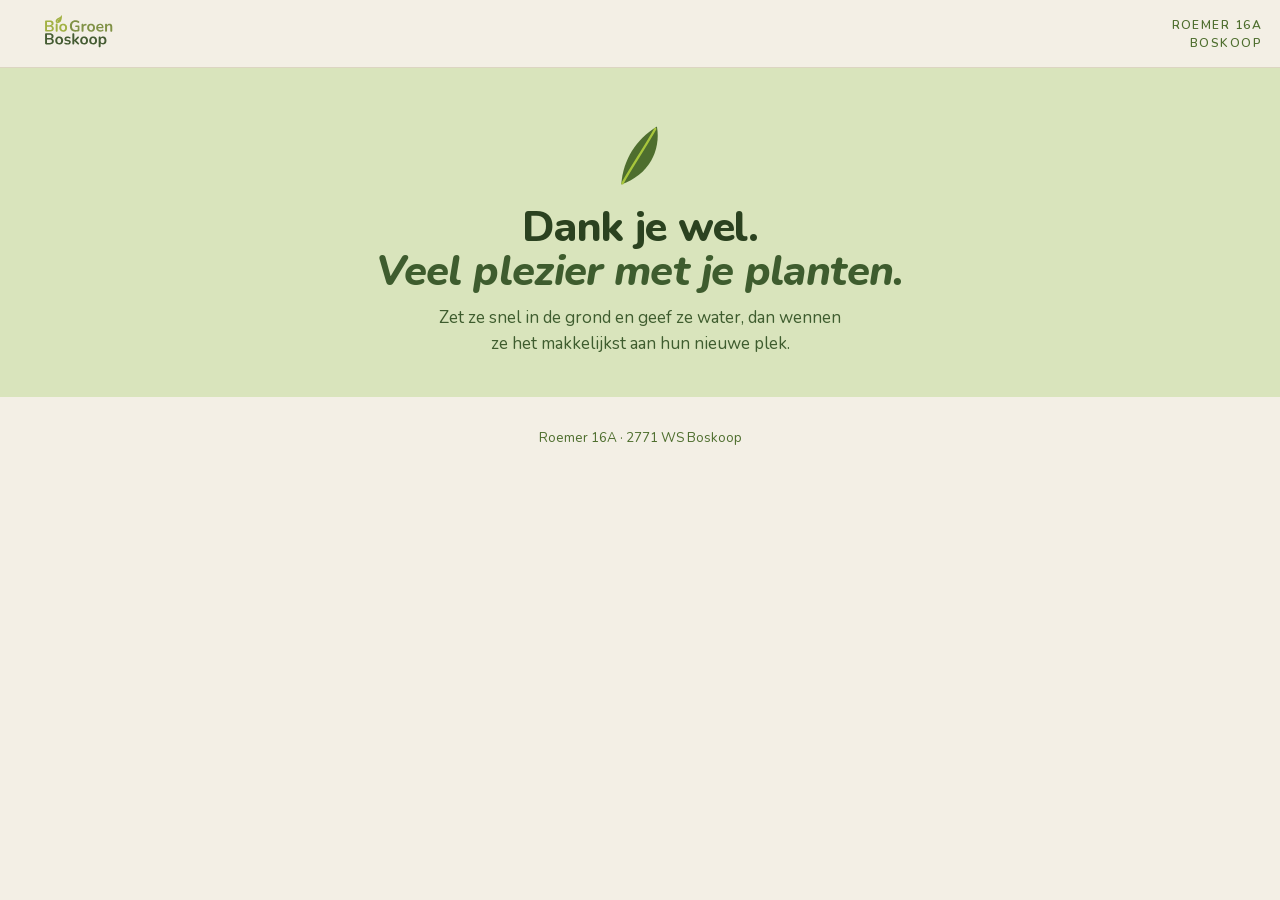
==== commit 91088e4a: "Cut the thank-you page back to a thank-you Out: the crates, the plant-question item, the confirmatio" ====
--- a/bedankt.html
+++ b/bedankt.html
@@ -6,7 +6,7 @@
 <meta name="viewport" content="width=device-width,initial-scale=1,viewport-fit=cover">
 <meta name="robots" content="noindex">
 <title>Bedankt — BioGroen Boskoop</title>
-<link rel="stylesheet" href="/bgb-fonts.css">
+<link rel="stylesheet" href="bgb-fonts.css">
 <style>
 
 :root{--lime:#A8C63C;--pastel:#D9E4BC;--dark:#3E5C2E;--night:#2B4220;--moss:#4E6E2E;
@@ -25,12 +25,8 @@
 h1 em{font-style:italic;color:var(--dark)}
 .lead{margin:0 auto;max-width:420px;color:var(--dark)}
 .blad{width:76px;height:76px;display:block;margin:0 auto}
-.stappen{list-style:none;margin:26px 0 0;padding:0;display:flex;flex-direction:column;gap:12px;text-align:left}
-.stappen li{background:#FBF9F3;border:1.5px solid var(--line);border-radius:13px;padding:13px 15px}
-.stappen b{display:block;font-weight:800;font-size:17px}
-.stappen span{color:var(--moss);font-size:14.5px}
-.voet{margin-top:26px;padding-top:18px;border-top:1px solid var(--line);font-size:14px;color:var(--moss)}
-.voet p{margin:6px 0 0;line-height:1.65;font-size:13.5px;font-variant-numeric:tabular-nums}
+.voet{margin-top:30px;text-align:center;font-size:14px;color:var(--moss)}
+.voet p{margin:0;line-height:1.65;font-size:13.5px;font-variant-numeric:tabular-nums}
 a{color:inherit}
 </style>
 </head>
@@ -45,21 +41,12 @@
     <path d="M0,0 C3,-42 25,-77 61,-99 C68,-58 47,-16 0,0 Z" fill="#4E6E2E" transform="translate(8,4)"/>
     <path d="M10,2 C26,-27 47,-57 66,-91" stroke="#A8C63C" stroke-width="4" fill="none" stroke-linecap="round"/>
   </svg>
-  <h1>Dank je wel.<br><em>Neem ze mee.</em></h1>
-  <p class="lead">Je betaling is gestart. Zodra je bank hem bevestigt, is het klaar &mdash;
-    je hoeft verder niets te doen.</p>
+  <h1>Dank je wel.<br><em>Veel plezier met je planten.</em></h1>
+  <p class="lead">Zet ze snel in de grond en geef ze water,
+    dan wennen ze het makkelijkst aan hun nieuwe plek.</p>
 </div>
 
 <main class="wrap">
-  <ul class="stappen">
-    <li><b>Geen bevestiging gezien?</b>
-      <span>Kijk in je bankapp of de betaling is gelukt. Twijfel je, loop dan even naar binnen.</span></li>
-    <li><b>Planten inpakken mag zelf</b>
-      <span>Kratjes staan bij de deur. Neem er gerust een mee en breng hem een volgende keer terug.</span></li>
-    <li><b>Vraag over je plant?</b>
-      <span>Loop even naar binnen, dan kijken we samen. Wij weten waar hij vandaan komt.</span></li>
-  </ul>
-
   <div class="voet">
     <p>Roemer 16A &middot; 2771 WS Boskoop</p>
   </div>
